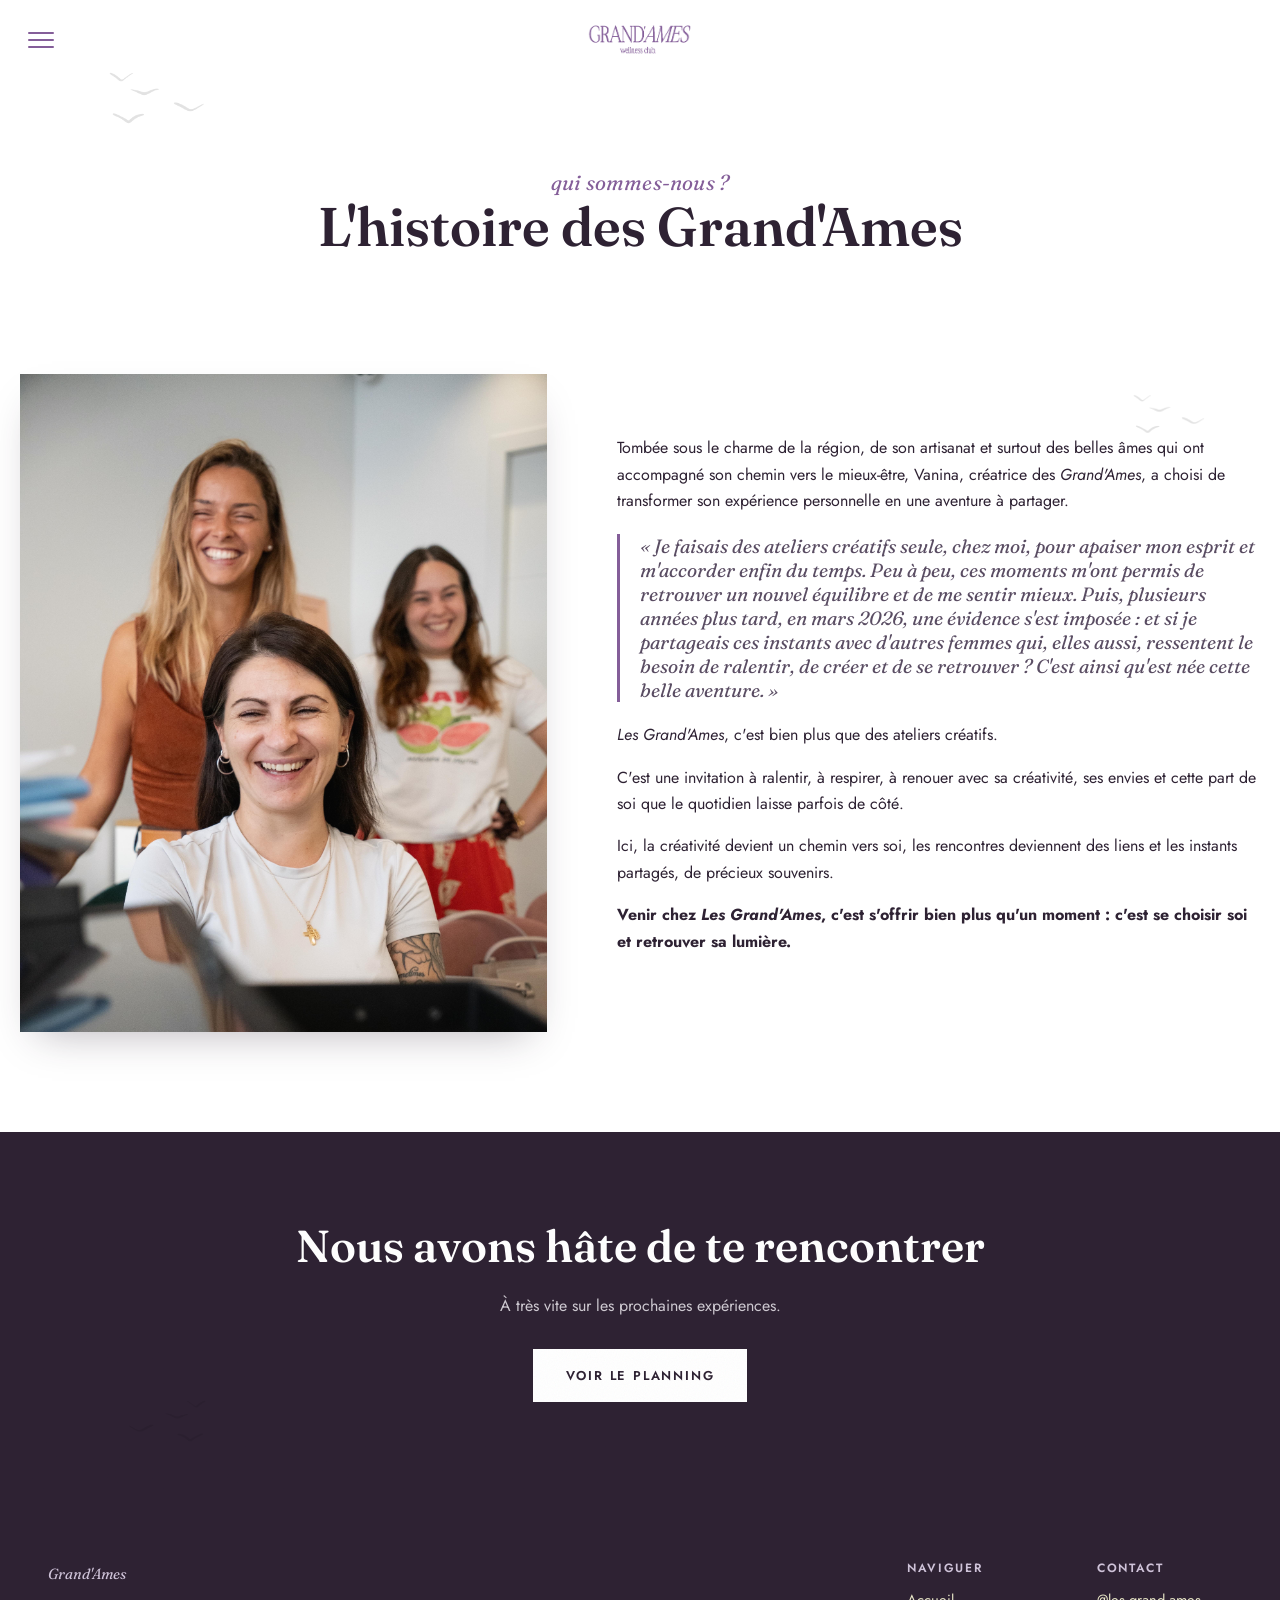
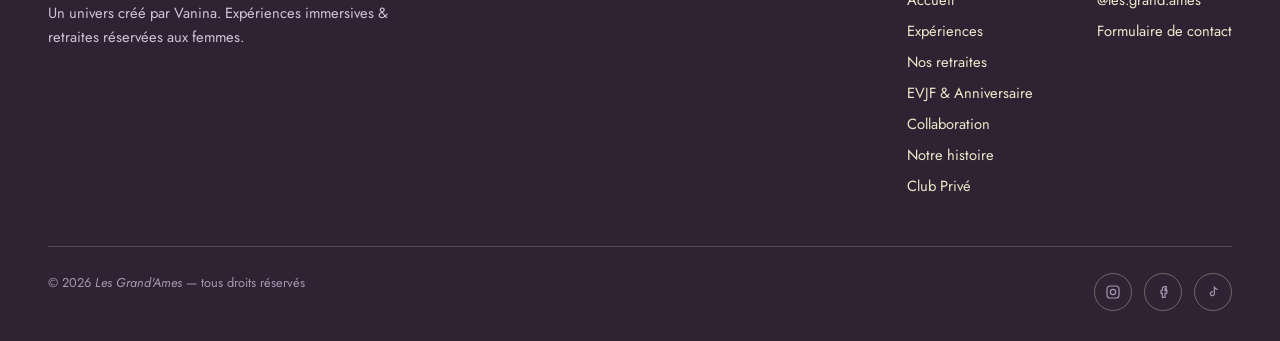
==== apropos.html @ 3a0113ad "Club Privé : nouvelle photo hero + photos façon post-it autour des privilèges Remplace la photo de l" ====
<!doctype html>
<html lang="fr">
<head>
<meta charset="UTF-8">
<meta name="viewport" content="width=device-width, initial-scale=1.0">
<title>Notre histoire — Les Grand'Ames</title>
<meta name="description" content="L'histoire de Vanina et des Grand'Ames : une envie simple, créer des espaces qui font du bien.">
<link rel="icon" href="data:image/svg+xml,%3Csvg xmlns='http://www.w3.org/2000/svg' viewBox='0 0 100 100'%3E%3Ccircle cx='50' cy='50' r='46' fill='%23845E99'/%3E%3Ctext x='50' y='66' font-size='58' text-anchor='middle' fill='%23FFFFD9' font-family='Georgia,serif'%3EG%3C/text%3E%3C/svg%3E">
<link rel="stylesheet" href="css/style.css?v=12">
</head>
<body>

<header class="site-header">
  <div class="container">
    <a href="index.html" class="brand-logo">
      <img src="assets/logo-dark.png" alt="Grand'Ames Wellness Club">
    </a>
    <nav class="main-nav">
      <button class="nav-close" aria-label="Fermer le menu">&times;</button>
      <ul>
        <li><a href="index.html">Accueil</a></li>
        <li><a href="ateliers.html">Expériences</a></li>
        <li><a href="retraites.html">Nos retraites</a></li>
        <li><a href="evjf.html">EVJF &amp; Anniversaire</a></li>
        <li><a href="partenariat.html">Collaboration</a></li>
        <li><a href="apropos.html" class="active">Notre histoire</a></li>
        <li><a href="club-prive.html">Club Privé</a></li>
      </ul>
    </nav>
    <a href="ateliers.html" class="btn btn-primary btn-sm nav-cta">Je m'inscris</a>
    <button class="burger" aria-label="Menu"><span></span><span></span><span></span></button>
  </div>
</header>

<section class="page-hero decor">
  <img src="assets/mouette.png" class="doodle" style="width:160px;top:18px;left:6%;" alt="" aria-hidden="true">
  <div class="container">
    <span class="eyebrow">qui sommes-nous ?</span>
    <h1>L'histoire des Grand'Ames</h1>
  </div>
</section>

<section class="decor">
  <img src="assets/mouette.png" class="doodle" style="width:120px;top:0;right:4%;" alt="" aria-hidden="true">
  <div class="container story">
    <div class="story-media reveal">
      <img src="assets/bibli3.jpeg" alt="Vanina, créatrice des Grand'Ames">
    </div>
    <div class="story-copy reveal">
      <p>Tombée sous le charme de la région, de son artisanat et surtout des belles âmes qui ont accompagné son chemin vers le mieux-être, Vanina, créatrice des <em>Grand'Ames</em>, a choisi de transformer son expérience personnelle en une aventure à partager.</p>
      <blockquote>« Je faisais des ateliers créatifs seule, chez moi, pour apaiser mon esprit et m'accorder enfin du temps. Peu à peu, ces moments m'ont permis de retrouver un nouvel équilibre et de me sentir mieux. Puis, plusieurs années plus tard, en mars 2026, une évidence s'est imposée : et si je partageais ces instants avec d'autres femmes qui, elles aussi, ressentent le besoin de ralentir, de créer et de se retrouver ? C'est ainsi qu'est née cette belle aventure. »</blockquote>
      <p><em>Les Grand'Ames</em>, c'est bien plus que des ateliers créatifs.</p>
      <p>C'est une invitation à ralentir, à respirer, à renouer avec sa créativité, ses envies et cette part de soi que le quotidien laisse parfois de côté.</p>
      <p>Ici, la créativité devient un chemin vers soi, les rencontres deviennent des liens et les instants partagés, de précieux souvenirs.</p>
      <p style="font-weight:700;">Venir chez <em>Les Grand'Ames</em>, c'est s'offrir bien plus qu'un moment : c'est se choisir soi et retrouver sa lumière.</p>
    </div>
  </div>
</section>

<section class="cta-band grain decor">
  <img src="assets/mouette.png" class="doodle on-dark" style="width:130px;bottom:6px;left:8%;transform:scaleX(-1);" alt="" aria-hidden="true">
  <div class="container">
    <h2 class="reveal">Nous avons hâte de te rencontrer</h2>
    <p class="reveal">À très vite sur les prochaines expériences.</p>
    <a href="ateliers.html" class="btn btn-light reveal">Voir le planning</a>
  </div>
</section>

<footer class="site-footer">
  <div class="container">
    <div class="footer-top">
      <div class="footer-brand">
        <p class="footer-wordmark">Grand'Ames</p>
        <p>Un univers créé par Vanina. Expériences immersives &amp; retraites réservées aux femmes.</p>
      </div>
      <div class="footer-cols">
        <div class="footer-col">
          <h4>Naviguer</h4>
          <a href="index.html">Accueil</a>
          <a href="ateliers.html">Expériences</a>
          <a href="retraites.html">Nos retraites</a>
          <a href="evjf.html">EVJF &amp; Anniversaire</a>
          <a href="partenariat.html">Collaboration</a>
          <a href="apropos.html">Notre histoire</a>
          <a href="club-prive.html">Club Privé</a>
        </div>
        <div class="footer-col">
          <h4>Contact</h4>
          <span>@les.grand.ames</span>
          <a href="partenariat.html">Formulaire de contact</a>
        </div>
      </div>
    </div>
    <div class="footer-bottom">
      <span>© 2026 <em>Les Grand'Ames</em> — tous droits réservés</span>
      <div class="footer-social">
        <a href="https://www.instagram.com/les.grand.ames/" target="_blank" rel="noopener" aria-label="Instagram"><svg viewBox="0 0 24 24" fill="none" stroke="currentColor" stroke-width="1.8"><rect x="3" y="3" width="18" height="18" rx="5"/><circle cx="12" cy="12" r="4"/></svg></a>
        <a href="https://www.facebook.com/share/1Enrd1HbA3/?mibextid=wwXIfr" target="_blank" rel="noopener" aria-label="Facebook"><svg viewBox="0 0 24 24" fill="none" stroke="currentColor" stroke-width="1.8"><path d="M15 8h2V4h-2a4 4 0 0 0-4 4v2H9v4h2v6h4v-6h2.5l.5-4H15V8a1 1 0 0 1 1-1"/></svg></a>
        <a href="https://www.tiktok.com/@les.grand.ames" target="_blank" rel="noopener" aria-label="TikTok"><svg viewBox="0 0 24 24" fill="none" stroke="currentColor" stroke-width="1.8"><path d="M14 4v10.5a3 3 0 1 1-2-2.83"/><path d="M14 4c.5 2.5 2.2 4 5 4"/></svg></a>
      </div>
    </div>
  </div>
</footer>

<script src="js/main.js?v=12"></script>
</body>
</html>
---- css/style.css ----
/* =========================================================
   LES GRAND'AMES — design system, v2
   Palette: violet foncé #845E99 · jaune #FFFFD9 · violet clair #D7B7D8 (tint of violet only)
   No red/bordeaux/rose — violet + yellow are the only accent colors, everything else is white.
   Direction: Vogue-editorial — thin high-contrast serif, premium, quiet.
   The grid/quadrillage pegboard layout stays as before, just recolored.
   ========================================================= */

@import url('https://fonts.googleapis.com/css2?family=Fraunces:ital,opsz,wght@0,9..144,400;0,9..144,500;0,9..144,600;0,9..144,700;1,9..144,400;1,9..144,500;1,9..144,600&family=Jost:wght@300;400;500;600;700&display=swap');

:root{
  /* charte colors */
  --violet-dark:#845E99;
  --violet-dark-ink:#5c3f6e;
  --yellow:#FFFFD9;
  --violet-light:#D7B7D8;

  /* derived neutrals */
  --ink:#2E2233;
  --ink-soft:#5a4d63;
  --cream:#FFFFFF;
  --paper:#FFFFFF;
  --white:#ffffff;
  --line:rgba(46,34,51,.14);

  /* type */
  --font-display:'Fraunces', serif;
  --font-script:'Fraunces', serif;
  --font-body:'Jost', sans-serif;

  /* fx */
  --shadow-soft:0 18px 40px -18px rgba(46,34,51,.35);
  --shadow-card:0 14px 30px -14px rgba(46,34,51,.28);
  --radius:0;
  --radius-sm:0;

  --container:1240px;
}

*,*::before,*::after{box-sizing:border-box;}
html{scroll-behavior:smooth;}
body{
  margin:0;
  font-family:var(--font-body);
  color:var(--ink);
  background:var(--cream);
  -webkit-font-smoothing:antialiased;
  overflow-x:hidden;
}
img{max-width:100%;display:block;}

/* scroll-progress frame — violet outline hugging the viewport edge, completes at page bottom */
.scroll-frame{
  position:fixed;inset:0;z-index:500;
  pointer-events:none;
}
.scroll-frame rect{
  stroke:var(--violet-dark);
  transition:stroke-dashoffset .05s linear;
}
a{color:inherit;text-decoration:none;}
ul{margin:0;padding:0;list-style:none;}
h1,h2,h3,h4{font-family:var(--font-display);margin:0 0 .5em;font-weight:600;line-height:1.08;color:var(--ink);}
p{margin:0 0 1em;line-height:1.65;}
.container{max-width:var(--container);margin:0 auto;padding:0 28px;}
section{position:relative;}

/* ---------- texture helpers ---------- */
.grain::before{
  content:"";position:absolute;inset:0;pointer-events:none;opacity:.05;mix-blend-mode:multiply;
  background-image:url("data:image/svg+xml,%3Csvg xmlns='http://www.w3.org/2000/svg' width='120' height='120'%3E%3Cfilter id='n'%3E%3CfeTurbulence type='fractalNoise' baseFrequency='0.9' numOctaves='2' stitchTiles='stitch'/%3E%3C/filter%3E%3Crect width='100%25' height='100%25' filter='url(%23n)'/%3E%3C/svg%3E");
}
.graph-bg{
  background-color:var(--cream);
  background-image:
    linear-gradient(var(--line) 1px, transparent 1px),
    linear-gradient(90deg, var(--line) 1px, transparent 1px);
  background-size:34px 34px;
}
/* section-level stacking context so .doodle (z-index:-1) stays contained to its own
   section instead of bleeding behind neighbouring sections */
.decor{isolation:isolate;}
.doodle{
  position:absolute;z-index:-1;
  pointer-events:none;
  opacity:.9;
}
.doodle.on-dark{opacity:.55;filter:brightness(1.7);}

.tape{
  position:absolute;width:76px;height:26px;
  background:repeating-linear-gradient(135deg, rgba(255,255,255,.55), rgba(255,255,255,.55) 4px, rgba(255,255,217,.75) 4px, rgba(255,255,217,.75) 8px);
  border:1px solid rgba(46,34,51,.08);
  box-shadow:0 3px 8px rgba(46,34,51,.15);
  opacity:.92;
}
.pin{
  position:absolute;width:16px;height:16px;border-radius:50%;
  background:radial-gradient(circle at 35% 30%, #ffffff, var(--violet-dark) 65%, #3d2a49 100%);
  box-shadow:0 3px 5px rgba(0,0,0,.35);
  z-index:3;
}


/* ---------- reveal on scroll ---------- */
.reveal{opacity:0;transform:translateY(28px);transition:opacity .7s ease, transform .7s ease;}
.reveal.is-visible{opacity:1;transform:none;}

/* ---------- eyebrow / script accents ---------- */
.eyebrow{
  font-family:var(--font-script);
  font-style:italic;
  font-size:1.3rem;
  color:var(--violet-dark);
  display:inline-block;
  margin-bottom:.15em;
  letter-spacing:.01em;
}
.tag{
  display:inline-flex;align-items:center;gap:8px;
  font-family:var(--font-body);font-weight:700;font-size:.72rem;letter-spacing:.14em;text-transform:uppercase;
  color:var(--violet-dark-ink);
  background:var(--violet-light);
  padding:7px 14px;border-radius:0;
}

/* ---------- buttons — square, black/white, Vogue-style ---------- */
.btn{
  display:inline-flex;align-items:center;justify-content:center;gap:10px;
  font-family:var(--font-body);font-weight:600;font-size:.8rem;letter-spacing:.14em;text-transform:uppercase;
  padding:16px 32px;border-radius:0;border:1.5px solid transparent;
  cursor:pointer;transition:background .25s ease, color .25s ease, border-color .25s ease;
  white-space:nowrap;
}
.btn-primary{background:var(--ink);color:var(--white);}
.btn-primary:hover{background:#000;}
.btn-outline{background:transparent;border-color:var(--ink);color:var(--ink);}
.btn-outline:hover{background:var(--ink);color:var(--white);}
.btn-light{background:var(--white);color:var(--ink);}
.btn-light:hover{background:var(--yellow);}
.btn-violet{background:var(--ink);color:var(--white);}
.btn-violet:hover{background:#000;}
.btn-sm{padding:12px 22px;font-size:.7rem;}
.btn[disabled]{opacity:.5;cursor:not-allowed;}

/* =========================================================
   HEADER — one identical transparent header on every page: no bar, no box,
   just a hamburger fixed top-left and a small logo mark fixed top-centre.
   ========================================================= */
.site-header{
  position:fixed;inset:0 0 auto 0;z-index:100;
  padding:22px 0;
  pointer-events:none;
}
.site-header .container{display:flex;align-items:center;justify-content:space-between;}
.site-header .brand-logo,
.site-header .burger,
.site-header .nav-cta,
.main-nav{pointer-events:auto;}

.nav-cta{display:none;}

/* logo mark: fixed, centred at the very top, same spot on every page */
.brand-logo{
  position:fixed;top:22px;left:50%;transform:translateX(-50%);z-index:101;
  display:flex;align-items:center;
}
.brand-logo img{height:34px;width:auto;display:block;}
/* on pages that open on a dark full-bleed photo (home, evjf) the mark starts white
   and swaps to the natural dark logo once real (non-photo) content is behind it */
body.home .brand-logo img,
body.dark-hero .brand-logo img{filter:brightness(0) invert(1);}
body.home .site-header.scrolled .brand-logo img,
body.dark-hero .site-header.scrolled .brand-logo img{filter:none;}

/* the hamburger + full-screen overlay menu is the one nav pattern for the whole
   site, on every page and every viewport width — no separate inline desktop nav */
.main-nav{
  position:fixed;inset:0;background:var(--cream);
  display:flex;align-items:center;justify-content:center;
  transform:translateX(100%);transition:transform .4s ease;
  z-index:99;
}
.main-nav.open{transform:translateX(0);}
.main-nav ul{display:flex;flex-direction:column;text-align:center;gap:26px;}
.main-nav a{
  font-size:1.1rem;letter-spacing:.14em;text-transform:uppercase;font-weight:700;
  color:var(--ink)!important;
  padding-bottom:4px;border-bottom:1px solid transparent;
  transition:border-color .25s ease, opacity .25s ease;
}
.main-nav a:hover, .main-nav a.active{border-color:currentColor;}

/* hamburger: fixed directly on the viewport edge, identical position everywhere
   (.container is centered with a max-width, so it can't just sit in flow) */
.burger{
  position:fixed;top:24px;left:20px;z-index:101;
  display:flex;flex-direction:column;gap:5px;background:none;border:0;cursor:pointer;padding:8px;
}
.burger span{width:26px;height:2px;background:var(--violet-dark);border-radius:2px;transition:background .2s ease;}
body.home .burger span,
body.dark-hero .burger span{background:var(--white);}
body.home .site-header.scrolled .burger span,
body.dark-hero .site-header.scrolled .burger span{background:var(--violet-dark);}

.nav-close{
  display:block;
  position:absolute;top:28px;right:28px;
  background:none;border:0;cursor:pointer;
  font-size:2.2rem;line-height:1;font-weight:300;
  color:var(--violet-dark);
  padding:8px;
}

/* no header bar/box anywhere — it's always transparent, on every page */
.site-header::before{content:none;}

/* =========================================================
   HERO (homepage) — the photo itself never moves or changes; it's pinned only for
   as long as it takes the intro card to slide up into place (see .intro-card below)
   ========================================================= */
.hero-pin-wrap{position:relative;height:calc(100vh + 550px);}
.hero{
  position:sticky;top:0;height:100vh;min-height:640px;overflow:hidden;
  display:flex;align-items:center;justify-content:center;
}
.hero-media{position:absolute;inset:0;z-index:0;}
.hero-media img{width:100%;height:100%;object-fit:cover;}
.hero-media::after{
  content:"";position:absolute;inset:0;
  background:linear-gradient(180deg, rgba(0,0,0,.1) 0%, rgba(0,0,0,.4) 100%);
}
.hero-logo{position:relative;z-index:1;}
.hero-logo img{width:min(380px, 55vw);filter:drop-shadow(0 8px 24px rgba(0,0,0,.35));}

/* intro statement — a card centred exactly on the hero/next-section boundary (half
   overlapping the photo, half below it). While the hero is still pinned, the card is a
   fixed overlay sliding up from below the fold; the instant it finishes arriving, the
   hero un-pins and the card swaps to sitting in normal flow at that exact same spot —
   both states use the same "centred on the boundary via translateY" trick so the
   hand-off is pixel-exact, no jump. */
.intro{padding:0 24px 110px;text-align:center;position:relative;}
.intro-card{
  position:relative;z-index:2;
  max-width:660px;margin:0 auto;
  background:var(--white);
  padding:56px 50px;
  box-shadow:0 24px 60px -20px rgba(0,0,0,.3);
  transform:translateY(-50%);
}
.intro-card.pinning{
  position:fixed;left:50%;bottom:0;top:auto;margin:0;z-index:50;
  width:min(660px, calc(100% - 48px));
  transform:translate(-50%, calc(50% + (1 - var(--card-progress, 0)) * 140px));
  opacity:var(--card-progress, 0);
}
@media (max-width:640px){
  .intro-card{padding:40px 28px;}
}
.intro-card h1{font-size:clamp(1.8rem,3.4vw,2.7rem);max-width:560px;margin-inline:auto;}
.intro-card .lede{max-width:520px;margin:18px auto 30px;color:var(--ink-soft);font-size:1.02rem;}

/* =========================================================
   PEGBOARD — planning teaser (homepage only)
   ========================================================= */
.pegboard{padding:100px 0 120px;}
.pegboard-head{text-align:center;margin-bottom:56px;}
.pegboard-head h2{font-size:clamp(1.9rem,3.4vw,2.7rem);}
.pegboard-grid{
  display:grid;grid-template-columns:repeat(4,1fr);gap:34px 26px;
}
.peg-card{
  background:var(--paper);
  border-radius:6px 6px 4px 4px;
  padding:0;
  box-shadow:var(--shadow-card);
  transition:transform .35s ease, box-shadow .35s ease;
  position:relative;
}
.peg-card:hover{transform:translateY(-10px) rotate(0deg) !important;box-shadow:0 26px 46px -18px rgba(46,34,51,.4);z-index:5;}
.peg-card .peg-photo{height:180px;border-radius:4px 4px 0 0;overflow:hidden;}
.peg-card .peg-photo img{width:100%;height:100%;object-fit:cover;object-position:top center;}
.peg-body{padding:18px 18px 22px;}
.peg-date{font-family:var(--font-script);font-style:italic;color:var(--violet-dark);font-size:1.15rem;}
.peg-body h3{font-size:1.15rem;margin:.15em 0 .35em;}
.peg-body p{font-size:.87rem;color:var(--ink-soft);margin-bottom:14px;}
.peg-price{font-weight:800;font-size:.85rem;color:var(--violet-dark-ink);}

.peg-card:nth-child(1){transform:rotate(-3deg);}
.peg-card:nth-child(2){transform:rotate(2.2deg);}
.peg-card:nth-child(3){transform:rotate(-1.6deg);}
.peg-card:nth-child(4){transform:rotate(2.8deg);}
.peg-card:nth-child(5){transform:rotate(-2.4deg);}
.peg-card:nth-child(6){transform:rotate(1.8deg);}
.peg-card:nth-child(7){transform:rotate(-2deg);}
.peg-card:nth-child(8){transform:rotate(2.4deg);}

.pegboard-foot{text-align:center;margin-top:56px;}

@media (max-width:1080px){.pegboard-grid{grid-template-columns:repeat(2,1fr);}}
@media (max-width:560px){.pegboard-grid{grid-template-columns:1fr;}}

/* =========================================================
   CTA band
   ========================================================= */
.cta-band{
  background:var(--ink);color:var(--white);
  padding:90px 0;text-align:center;position:relative;overflow:hidden;
}
.cta-band h2{color:var(--white);font-size:clamp(1.9rem,3.6vw,2.8rem);}
.cta-band p{color:#cfcad2;max-width:560px;margin:16px auto 30px;}
.cta-band .btn-primary,
.cta-band .btn-violet{background:var(--white);color:var(--ink);}
.cta-band .btn-primary:hover,
.cta-band .btn-violet:hover{background:var(--yellow);}

.cta-band-yellow{background:var(--white);}
.cta-band-yellow h2{color:var(--ink);}
.cta-band-yellow p{color:var(--ink);}
.cta-band-yellow .btn-violet{
  background:var(--white);color:var(--ink);border-color:var(--ink);
}
.cta-band-yellow .btn-violet:hover,
.cta-band-yellow .btn-violet:focus-visible{
  background:var(--violet-dark);color:var(--white);border-color:var(--violet-dark);
}

/* =========================================================
   split feature (partenariat / apropos teasers)
   ========================================================= */
.split{
  display:grid;grid-template-columns:1fr 1fr;gap:70px;align-items:center;
  padding:110px 0;
}
.split.reverse .split-media{order:2;}
.split-media{position:relative;}
.split-media img{border-radius:var(--radius);box-shadow:var(--shadow-soft);}
.split-media .sticker{
  position:absolute;bottom:-26px;left:-26px;
  background:var(--yellow);color:var(--violet-dark);
  width:118px;height:118px;border-radius:50%;
  display:flex;align-items:center;justify-content:center;text-align:center;
  font-family:var(--font-script);font-style:italic;font-size:1.05rem;line-height:1.15;
  transform:rotate(-8deg);box-shadow:var(--shadow-card);
}
.split-copy h2{font-size:clamp(1.8rem,3.2vw,2.5rem);}
.split-copy p{color:var(--ink-soft);}

@media (max-width:880px){
  .split, .split.reverse{grid-template-columns:1fr;gap:40px;padding:70px 0;}
  .split.reverse .split-media{order:0;}
}

/* =========================================================
   split-screen (homepage) — two full-bleed photo halves, side by side,
   each with its own text overlaid directly on the image
   ========================================================= */
.split-screen{
  display:flex;gap:10px;
  padding:80px 10px;
}
.split-screen-half{
  position:relative;flex:1 1 50%;overflow:hidden;
  display:flex;align-items:flex-end;
  min-height:560px;
}
.split-screen-half img{position:absolute;inset:0;width:100%;height:100%;object-fit:cover;z-index:0;}
.split-screen-half::after{
  content:"";position:absolute;inset:0;z-index:0;
  background:linear-gradient(180deg, rgba(0,0,0,.05) 0%, rgba(0,0,0,.7) 100%);
}
.split-screen-copy{position:relative;z-index:1;padding:60px 56px;max-width:480px;}
.split-screen-copy .tag{background:rgba(255,255,255,.16);color:var(--white);backdrop-filter:blur(6px);}
.split-screen-copy h2{color:var(--white);font-size:clamp(1.9rem,2.6vw,2.5rem);margin-top:.3em;}
.split-screen-copy p{color:rgba(255,255,255,.85);margin-bottom:26px;}
@media (max-width:880px){
  .split-screen{flex-direction:column;padding:50px 10px;}
  .split-screen-half{min-height:70vh;}
  .split-screen-copy{padding:44px 28px;}
}

/* =========================================================
   social band
   ========================================================= */
.social-band{padding:90px 0;text-align:center;}
.social-band h2{font-size:clamp(1.7rem,3vw,2.3rem);}
.social-icons{display:flex;justify-content:center;gap:18px;margin-top:30px;}
.social-icons a{
  width:56px;height:56px;border-radius:50%;
  display:flex;align-items:center;justify-content:center;
  background:var(--white);border:2px solid var(--violet-dark);color:var(--violet-dark);
  transition:transform .3s ease, background .3s ease, color .3s ease;
}
.social-icons a:hover{background:var(--violet-dark);border-color:var(--violet-dark);color:var(--yellow);transform:translateY(-4px);}
.social-icons svg{width:22px;height:22px;}

/* =========================================================
   footer
   ========================================================= */
.site-footer{
  background:var(--ink);color:var(--yellow);
  padding:70px 0 30px;
}
.footer-top{display:flex;flex-wrap:wrap;justify-content:space-between;gap:40px;padding-bottom:40px;border-bottom:1px solid rgba(255,255,217,.18);}
.footer-brand{display:flex;flex-direction:column;gap:14px;max-width:340px;}
.footer-wordmark{
  font-family:var(--font-display);font-style:italic;font-size:1.5rem;
  color:var(--yellow);margin:0;
}
.footer-brand p{color:#cfc3d9;font-size:.92rem;margin:0;}
.footer-cols{display:flex;gap:64px;flex-wrap:wrap;}
.footer-col h4{font-family:var(--font-body);font-size:.75rem;letter-spacing:.14em;text-transform:uppercase;color:#cfc3d9;margin-bottom:14px;}
.footer-col a, .footer-col span{display:block;color:var(--yellow);opacity:.9;font-size:.92rem;margin-bottom:9px;}
.footer-col a:hover{opacity:1;text-decoration:underline;}
.footer-bottom{display:flex;justify-content:space-between;flex-wrap:wrap;gap:14px;padding-top:26px;font-size:.8rem;color:#a698b3;}
.footer-social{display:flex;gap:12px;}
.footer-social a{width:38px;height:38px;border-radius:50%;border:1px solid rgba(255,255,217,.3);display:flex;align-items:center;justify-content:center;}
.footer-social svg{width:16px;height:16px;}
.footer-social a:hover{background:var(--yellow);color:var(--violet-dark);}

/* =========================================================
   PAGE HEADER (inner pages)
   ========================================================= */
.page-hero{
  padding:170px 0 70px;text-align:center;
  position:relative;
}
.page-hero h1{font-size:clamp(2.1rem,4.4vw,3.4rem);}
.page-hero .lede{max-width:620px;margin:16px auto 0;color:var(--ink-soft);}

/* =========================================================
   ATELIERS — full listing (classic, legible grid)
   ========================================================= */
.ateliers-grid{
  display:grid;grid-template-columns:repeat(2,1fr);gap:36px;
  padding:20px 0 110px;
}
.atelier-card{
  background:var(--paper);border-radius:var(--radius);overflow:hidden;
  box-shadow:var(--shadow-card);display:flex;flex-direction:column;
}
.atelier-photo{height:290px;position:relative;}
.atelier-photo img{width:100%;height:100%;object-fit:cover;object-position:top center;}
.atelier-badge{
  position:absolute;top:16px;left:16px;
  background:var(--yellow);color:var(--violet-dark);
  font-weight:800;font-size:.72rem;letter-spacing:.06em;text-transform:uppercase;
  padding:7px 13px;border-radius:0;
}
.atelier-badge.complet{background:var(--violet-dark);color:var(--yellow);}
.atelier-body{padding:26px 28px 28px;flex:1;display:flex;flex-direction:column;}
.atelier-meta{display:flex;gap:16px;flex-wrap:wrap;font-size:.82rem;color:var(--ink-soft);margin-bottom:10px;font-weight:700;}
.atelier-meta span{display:inline-flex;align-items:center;gap:6px;}
.atelier-body h3{font-size:1.4rem;margin-bottom:.3em;}
.atelier-body p{color:var(--ink-soft);font-size:.94rem;flex:1;}
.atelier-foot{display:flex;align-items:center;justify-content:space-between;margin-top:16px;padding-top:16px;border-top:1px dashed var(--line);}
.price-block{line-height:1.3;}
.price-block .price{font-weight:800;font-size:1.1rem;}
.price-block .price-lga{font-size:.78rem;color:var(--violet-dark-ink);font-weight:700;}
.price-block .acompte{font-size:.72rem;color:var(--ink-soft);}

@media (max-width:880px){.ateliers-grid{grid-template-columns:1fr;}}

/* legend / filter bar */
.ateliers-legend{display:flex;gap:14px;justify-content:center;flex-wrap:wrap;margin-bottom:10px;}

/* ---------- booking modal ---------- */
.modal-overlay{
  position:fixed;inset:0;background:rgba(46,34,51,.55);backdrop-filter:blur(4px);
  display:flex;align-items:center;justify-content:center;padding:20px;
  z-index:200;opacity:0;pointer-events:none;transition:opacity .3s ease;
}
.modal-overlay.open{opacity:1;pointer-events:auto;}
.modal{
  background:var(--paper);border-radius:var(--radius);max-width:440px;width:100%;
  padding:36px 32px;box-shadow:var(--shadow-soft);position:relative;
  transform:translateY(20px) scale(.97);transition:transform .3s ease;
}
.modal-overlay.open .modal{transform:none;}
.modal-close{position:absolute;top:16px;right:16px;background:none;border:0;font-size:1.4rem;cursor:pointer;color:var(--ink-soft);}
.modal h3{margin-bottom:.2em;}
.modal .modal-sub{color:var(--ink-soft);font-size:.9rem;margin-bottom:22px;}
.field{margin-bottom:16px;}
.field label{display:block;font-size:.78rem;font-weight:700;letter-spacing:.04em;text-transform:uppercase;color:var(--ink-soft);margin-bottom:6px;}
.field input, .field select, .field textarea{
  width:100%;padding:12px 14px;border-radius:0;border:1.5px solid var(--line);
  font-family:var(--font-body);font-size:.95rem;background:var(--white);
}
.field input:focus, .field select:focus, .field textarea:focus{outline:2px solid var(--ink);border-color:transparent;}
.modal-note{font-size:.78rem;color:var(--ink-soft);margin-top:14px;}

/* =========================================================
   EVJF / anniversaire page
   ========================================================= */
.banner-marquee{
  background:var(--violet-dark);color:var(--yellow);
  padding:16px 0;overflow:hidden;white-space:nowrap;
}
.banner-marquee .track{display:inline-block;animation:marquee 22s linear infinite;font-family:var(--font-script);font-style:italic;font-size:1.3rem;}
.banner-marquee .track span{margin:0 26px;}
@keyframes marquee{from{transform:translateX(0);}to{transform:translateX(-50%);}}

.why-grid{display:grid;grid-template-columns:repeat(3,1fr);gap:30px;padding:20px 0 110px;}
.why-card{background:var(--paper);padding:34px 28px;border-radius:var(--radius);box-shadow:var(--shadow-card);}
.why-card .num{font-family:var(--font-script);font-style:italic;color:var(--violet-dark);font-size:2rem;}
@media (max-width:880px){.why-grid{grid-template-columns:1fr;}}

.carousel-strip{display:flex;gap:22px;overflow-x:auto;padding:10px 0 30px;scrollbar-width:thin;}
.carousel-strip img{height:280px;border-radius:var(--radius-sm);flex:0 0 auto;box-shadow:var(--shadow-card);}

/* full-bleed photo hero, reused on any page that opens on a dark photo
   (EVJF, Club Privé) — pairs with body.dark-hero for the header colour swap */
.photo-hero{position:relative;min-height:76vh;display:flex;align-items:flex-end;overflow:hidden;}
.photo-hero-img{position:absolute;inset:0;width:100%;height:100%;object-fit:cover;object-position:center 32%;}
.photo-hero::after{
  content:"";position:absolute;inset:0;
  background:linear-gradient(0deg, rgba(30,20,36,.88) 0%, rgba(30,20,36,.2) 58%, rgba(30,20,36,.35) 100%);
}
.photo-hero-copy{position:relative;z-index:1;padding:80px 0 70px;max-width:640px;}
.photo-hero-copy .eyebrow{color:var(--yellow);}
.photo-hero-copy h1{color:var(--white);font-size:clamp(2.3rem,4.8vw,3.6rem);margin-top:.15em;}
.photo-hero-copy .lede{color:rgba(255,255,255,.88);max-width:560px;margin:18px 0 30px;}
@media (max-width:640px){.photo-hero{min-height:88vh;}.photo-hero-copy{padding:60px 0 50px;}}

/* editorial numbered steps (replaces boxed cards) */
.process-steps{display:grid;grid-template-columns:repeat(3,1fr);gap:0;padding:10px 0 40px;}
.process-step{padding:0 40px;border-left:1px solid var(--line);}
.process-step:first-child{border-left:none;padding-left:0;}
.process-step:last-child{padding-right:0;}
.process-num{font-family:var(--font-script);font-style:italic;color:var(--violet-dark);font-size:2.6rem;margin-bottom:.15em;}
.process-step h3{margin-bottom:.4em;}
.process-step p{color:var(--ink-soft);}
@media (max-width:880px){
  .process-steps{grid-template-columns:1fr;gap:34px;}
  .process-step{border-left:none;padding:0;border-top:1px solid var(--line);padding-top:28px;}
  .process-step:first-child{border-top:none;padding-top:0;}
}

/* asymmetric bento mosaic for the "types de groupes" tiles */
.evjf-bento{display:grid;grid-template-columns:repeat(4,1fr);grid-template-rows:260px 260px;gap:20px;}
.evjf-bento .group-card{height:100%;}
.evjf-bento .bento-a{grid-column:1/3;grid-row:1/3;}
.evjf-bento .bento-b{grid-column:3/5;grid-row:1/2;}
.evjf-bento .bento-c{grid-column:3/4;grid-row:2/3;}
.evjf-bento .bento-d{grid-column:4/5;grid-row:2/3;}
@media (max-width:880px){
  .evjf-bento{grid-template-columns:1fr 1fr;grid-template-rows:200px 200px 200px;}
  .evjf-bento .bento-a{grid-column:1/3;grid-row:1/2;}
  .evjf-bento .bento-b{grid-column:1/3;grid-row:2/3;}
  .evjf-bento .bento-c{grid-column:1/2;grid-row:3/4;}
  .evjf-bento .bento-d{grid-column:2/3;grid-row:3/4;}
}
@media (max-width:560px){
  .evjf-bento{grid-template-columns:1fr;grid-template-rows:none;}
  .evjf-bento .bento-a, .evjf-bento .bento-b, .evjf-bento .bento-c, .evjf-bento .bento-d{grid-column:auto;grid-row:auto;height:260px;}
}

/* =========================================================
   contact / partenariat form
   ========================================================= */
.contact-wrap{display:grid;grid-template-columns:1fr 1fr;gap:70px;padding:20px 0 120px;align-items:start;}
.contact-form{background:var(--paper);padding:38px;border-radius:var(--radius);box-shadow:var(--shadow-card);}
.field-row{display:grid;grid-template-columns:1fr 1fr;gap:16px;}
@media (max-width:640px){.field-row{grid-template-columns:1fr;}}
.contact-side{
  background:var(--violet-dark);color:var(--yellow);
  border-radius:var(--radius);padding:40px 36px;
  box-shadow:var(--shadow-card);
}
.contact-side h3{margin-top:0;color:var(--yellow);}
.contact-side .info-line{display:flex;gap:12px;margin-bottom:16px;color:#e8dcef;}
.contact-side .btn-outline{border-color:var(--yellow);color:var(--yellow);}
.contact-side .btn-outline:hover{background:var(--yellow);color:var(--violet-dark);}
@media (max-width:880px){.contact-wrap{grid-template-columns:1fr;gap:44px;}}

/* =========================================================
   à propos page
   ========================================================= */
.story{display:grid;grid-template-columns:.9fr 1.1fr;gap:70px;align-items:center;padding:20px 0 100px;}
.story-media img{border-radius:var(--radius);box-shadow:var(--shadow-soft);}
.story-copy blockquote{
  font-family:var(--font-display);font-style:italic;font-size:1.2rem;
  border-left:3px solid var(--violet-dark);padding-left:20px;color:var(--ink-soft);margin:20px 0;
}
@media (max-width:880px){.story{grid-template-columns:1fr;padding:60px 0;}}

.groups-grid{display:grid;grid-template-columns:repeat(4,1fr);gap:22px;padding:0 0 100px;}
.group-card{
  border-radius:var(--radius);overflow:hidden;position:relative;height:340px;
  box-shadow:var(--shadow-card);
}
.group-card img{width:100%;height:100%;object-fit:cover;transition:transform .5s ease;}
.group-card:hover img{transform:scale(1.08);}
.group-card::after{content:"";position:absolute;inset:0;background:linear-gradient(180deg,transparent 40%, rgba(46,34,51,.85));}
.group-card .g-label{position:absolute;bottom:0;left:0;right:0;padding:22px 18px;color:var(--yellow);z-index:2;}
.group-card .g-label h4{color:var(--yellow);margin-bottom:.3em;font-size:1.05rem;}
.group-card .g-label ul{font-size:.78rem;color:#e8dcef;}
.group-card .g-label li{margin-bottom:2px;}
@media (max-width:1080px){.groups-grid{grid-template-columns:repeat(2,1fr);}}
@media (max-width:560px){.groups-grid{grid-template-columns:1fr;}}

/* editorial numbered list of membership privileges (Club Privé) */
.privilege-list{max-width:760px;margin:0 auto;}
.privilege-item{display:flex;align-items:center;gap:28px;padding:26px 0;border-bottom:1px solid var(--line);}
.privilege-item:first-child{padding-top:0;}
.privilege-item:last-child{border-bottom:none;padding-bottom:0;}
.privilege-index{font-family:var(--font-script);font-style:italic;color:var(--violet-dark);font-size:1.6rem;flex:0 0 50px;}
.privilege-item p{font-size:1.08rem;color:var(--ink);margin:0;font-weight:600;}
@media (max-width:560px){
  .privilege-item{gap:18px;padding:20px 0;}
  .privilege-item p{font-size:.98rem;}
}

/* small photos "taped" around the privileges block, like a corkboard —
   only on wide screens, where there's room around the centred list */
.privileges-wall{position:relative;}
.wall-photo{
  display:none;position:absolute;z-index:2;
  width:130px;height:150px;object-fit:cover;
  background:var(--white);padding:8px 8px 22px;
  box-shadow:0 12px 26px -10px rgba(46,34,51,.4);
}
.wall-photo::after{
  content:"";position:absolute;top:-9px;left:50%;
  width:44px;height:16px;margin-left:-22px;
  background:rgba(255,255,217,.6);
  box-shadow:0 2px 4px rgba(0,0,0,.12);
}
@media (min-width:1280px){.wall-photo{display:block;}}
.wp-1{top:36px;left:1%;transform:rotate(-7deg);}
.wp-2{top:0;right:2%;transform:rotate(6deg);}
.wp-3{bottom:26px;left:4%;transform:rotate(5deg);}
.wp-4{bottom:80px;right:1%;transform:rotate(-6deg);}
.wp-5{top:46%;left:-.5%;width:108px;height:118px;transform:rotate(9deg);}

/* =========================================================
   Nos retraites
   ========================================================= */
.retreat-card{
  display:grid;grid-template-columns:1fr 1fr;
  background:var(--paper);box-shadow:var(--shadow-card);
  overflow:hidden;
}
.retreat-card-media{
  background:var(--violet-light);
  display:flex;align-items:center;justify-content:center;
  min-height:560px;padding:40px;text-align:center;
  color:var(--violet-dark-ink);font-family:var(--font-script);font-style:italic;font-size:1.3rem;
}
.retreat-card-copy{padding:56px 50px;}
.retreat-card-copy .tag{margin-bottom:16px;}
.retreat-card-copy p{color:var(--ink-soft);margin-bottom:26px;}
.retreat-form .field{margin-bottom:16px;}
@media (max-width:880px){
  .retreat-card{grid-template-columns:1fr;}
  .retreat-card-media{min-height:260px;}
  .retreat-card-copy{padding:40px 28px;}
}

.empty-state{
  max-width:640px;margin:0 auto;text-align:center;
  border:1.5px dashed var(--line);padding:56px 40px;
  color:var(--ink-soft);
}

/* =========================================================
   utility
   ========================================================= */
.text-center{text-align:center;}
.mt-0{margin-top:0;}
.section-pad{padding:100px 0;}
.small{font-size:.85rem;color:var(--ink-soft);}
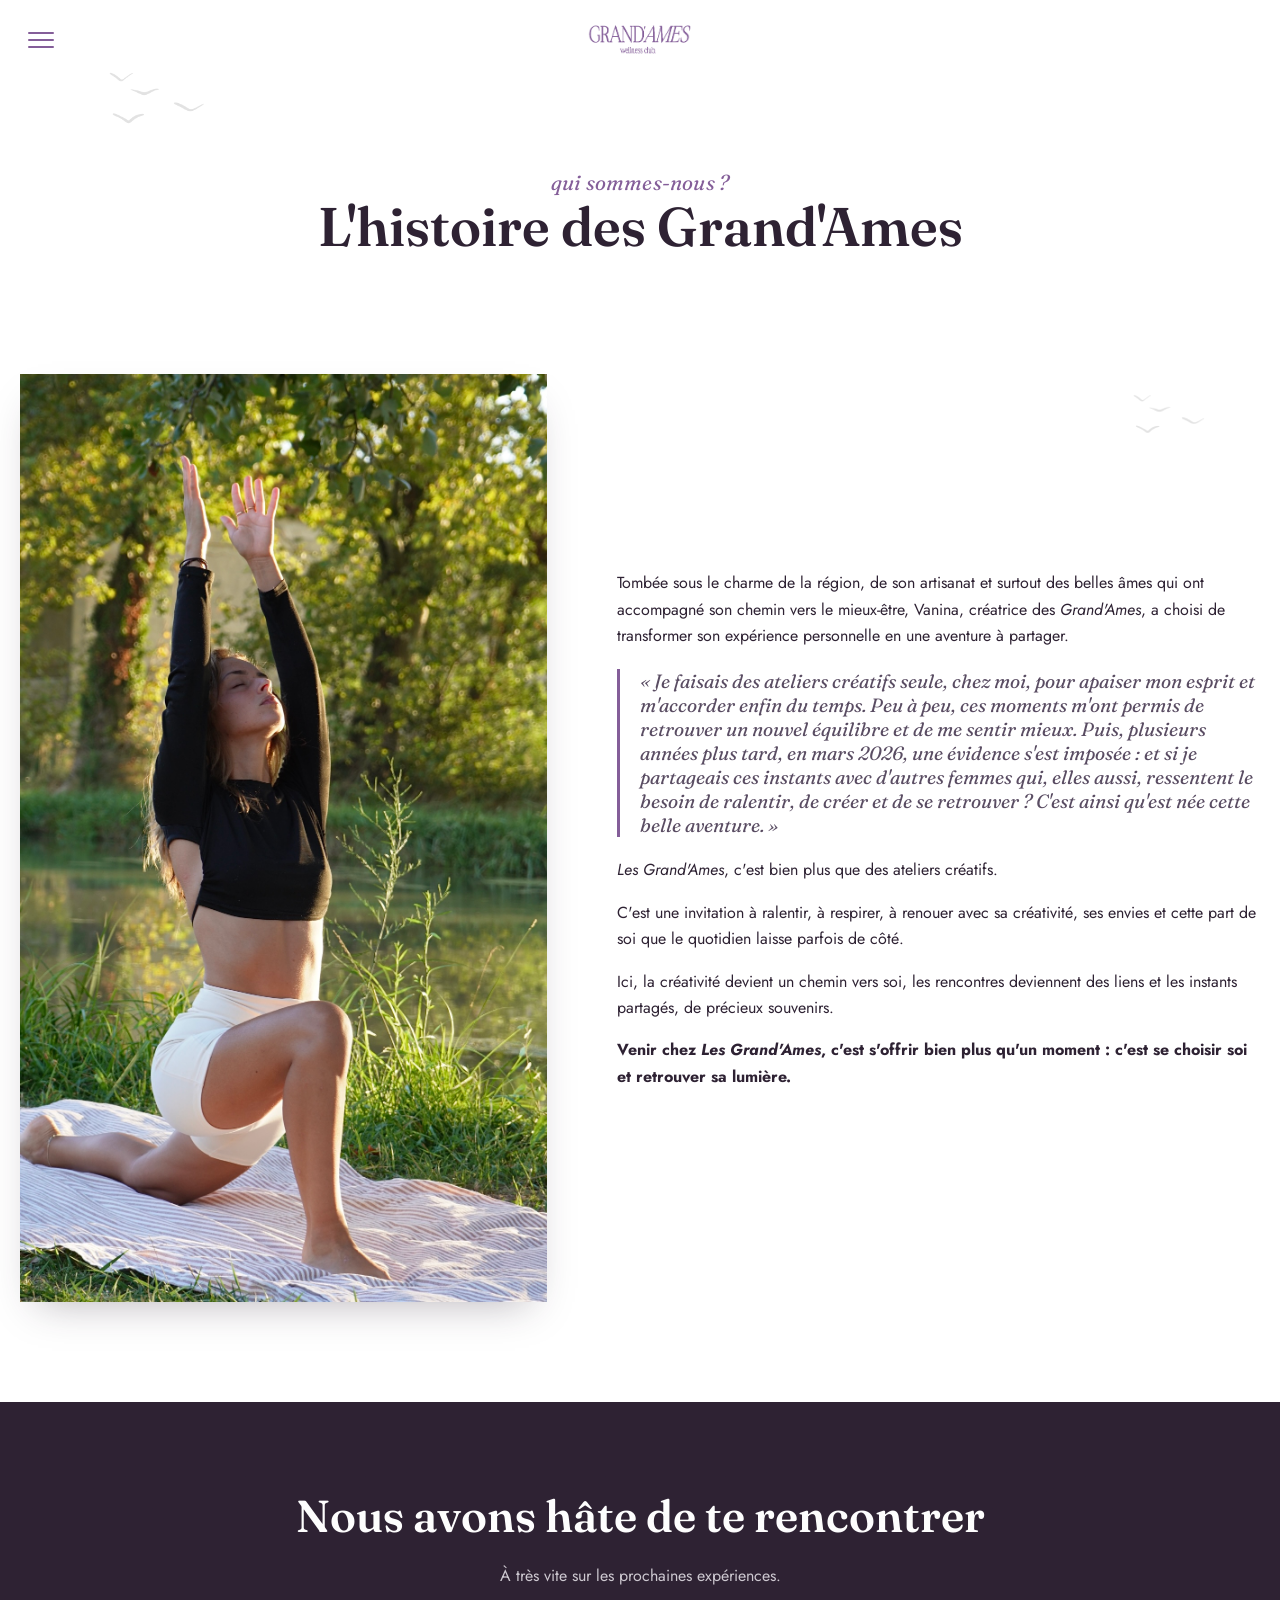
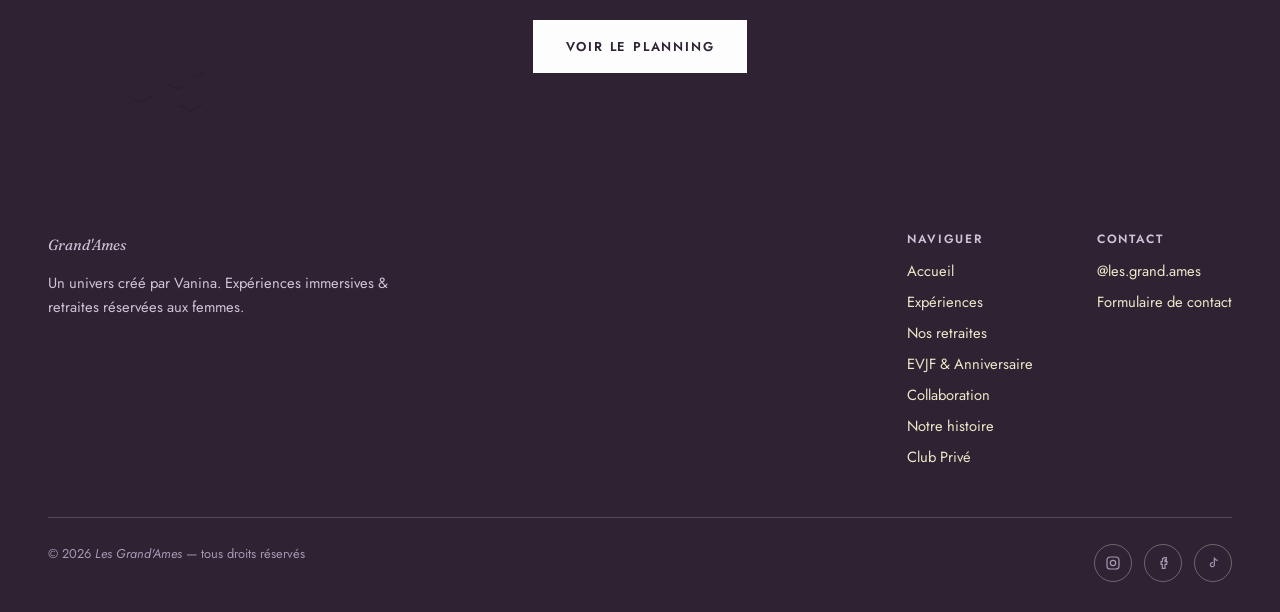
==== commit 13aa6835: "Nouvelles photos : accueil, retraites, histoire + ajustement du mur Club Privé - Rapproche les photo" ====
--- a/apropos.html
+++ b/apropos.html
@@ -6,7 +6,7 @@
 <title>Notre histoire — Les Grand'Ames</title>
 <meta name="description" content="L'histoire de Vanina et des Grand'Ames : une envie simple, créer des espaces qui font du bien.">
 <link rel="icon" href="data:image/svg+xml,%3Csvg xmlns='http://www.w3.org/2000/svg' viewBox='0 0 100 100'%3E%3Ccircle cx='50' cy='50' r='46' fill='%23845E99'/%3E%3Ctext x='50' y='66' font-size='58' text-anchor='middle' fill='%23FFFFD9' font-family='Georgia,serif'%3EG%3C/text%3E%3C/svg%3E">
-<link rel="stylesheet" href="css/style.css?v=12">
+<link rel="stylesheet" href="css/style.css?v=13">
 </head>
 <body>
 
@@ -44,7 +44,7 @@
   <img src="assets/mouette.png" class="doodle" style="width:120px;top:0;right:4%;" alt="" aria-hidden="true">
   <div class="container story">
     <div class="story-media reveal">
-      <img src="assets/bibli3.jpeg" alt="Vanina, créatrice des Grand'Ames">
+      <img src="assets/histoire2.jpeg" alt="Vanina, créatrice des Grand'Ames">
     </div>
     <div class="story-copy reveal">
       <p>Tombée sous le charme de la région, de son artisanat et surtout des belles âmes qui ont accompagné son chemin vers le mieux-être, Vanina, créatrice des <em>Grand'Ames</em>, a choisi de transformer son expérience personnelle en une aventure à partager.</p>
@@ -102,6 +102,6 @@
   </div>
 </footer>
 
-<script src="js/main.js?v=12"></script>
+<script src="js/main.js?v=13"></script>
 </body>
 </html>
--- a/css/style.css
+++ b/css/style.css
@@ -627,11 +627,18 @@
   box-shadow:0 2px 4px rgba(0,0,0,.12);
 }
 @media (min-width:1280px){.wall-photo{display:block;}}
-.wp-1{top:36px;left:1%;transform:rotate(-7deg);}
-.wp-2{top:0;right:2%;transform:rotate(6deg);}
-.wp-3{bottom:26px;left:4%;transform:rotate(5deg);}
-.wp-4{bottom:80px;right:1%;transform:rotate(-6deg);}
-.wp-5{top:46%;left:-.5%;width:108px;height:118px;transform:rotate(9deg);}
+.wp-1{top:36px;left:5%;transform:rotate(-7deg);}
+.wp-2{top:0;right:6%;transform:rotate(6deg);}
+.wp-3{bottom:26px;left:7%;transform:rotate(5deg);}
+.wp-4{bottom:80px;right:4%;transform:rotate(-6deg);}
+.wp-5{top:46%;left:9%;width:108px;height:118px;transform:rotate(9deg);}
+@media (min-width:1500px){
+  .wp-1{left:8%;}
+  .wp-2{right:9%;}
+  .wp-3{left:11%;}
+  .wp-4{right:7%;}
+  .wp-5{left:13%;}
+}
 
 /* =========================================================
    Nos retraites
@@ -657,11 +664,10 @@
   .retreat-card-copy{padding:40px 28px;}
 }
 
-.empty-state{
-  max-width:640px;margin:0 auto;text-align:center;
-  border:1.5px dashed var(--line);padding:56px 40px;
-  color:var(--ink-soft);
-}
+.retreat-gallery{display:grid;grid-template-columns:repeat(4,1fr);gap:16px;}
+.retreat-gallery img{width:100%;height:230px;object-fit:cover;box-shadow:var(--shadow-card);}
+@media (max-width:900px){.retreat-gallery{grid-template-columns:repeat(2,1fr);}}
+@media (max-width:480px){.retreat-gallery{grid-template-columns:1fr;}.retreat-gallery img{height:280px;}}
 
 /* =========================================================
    utility
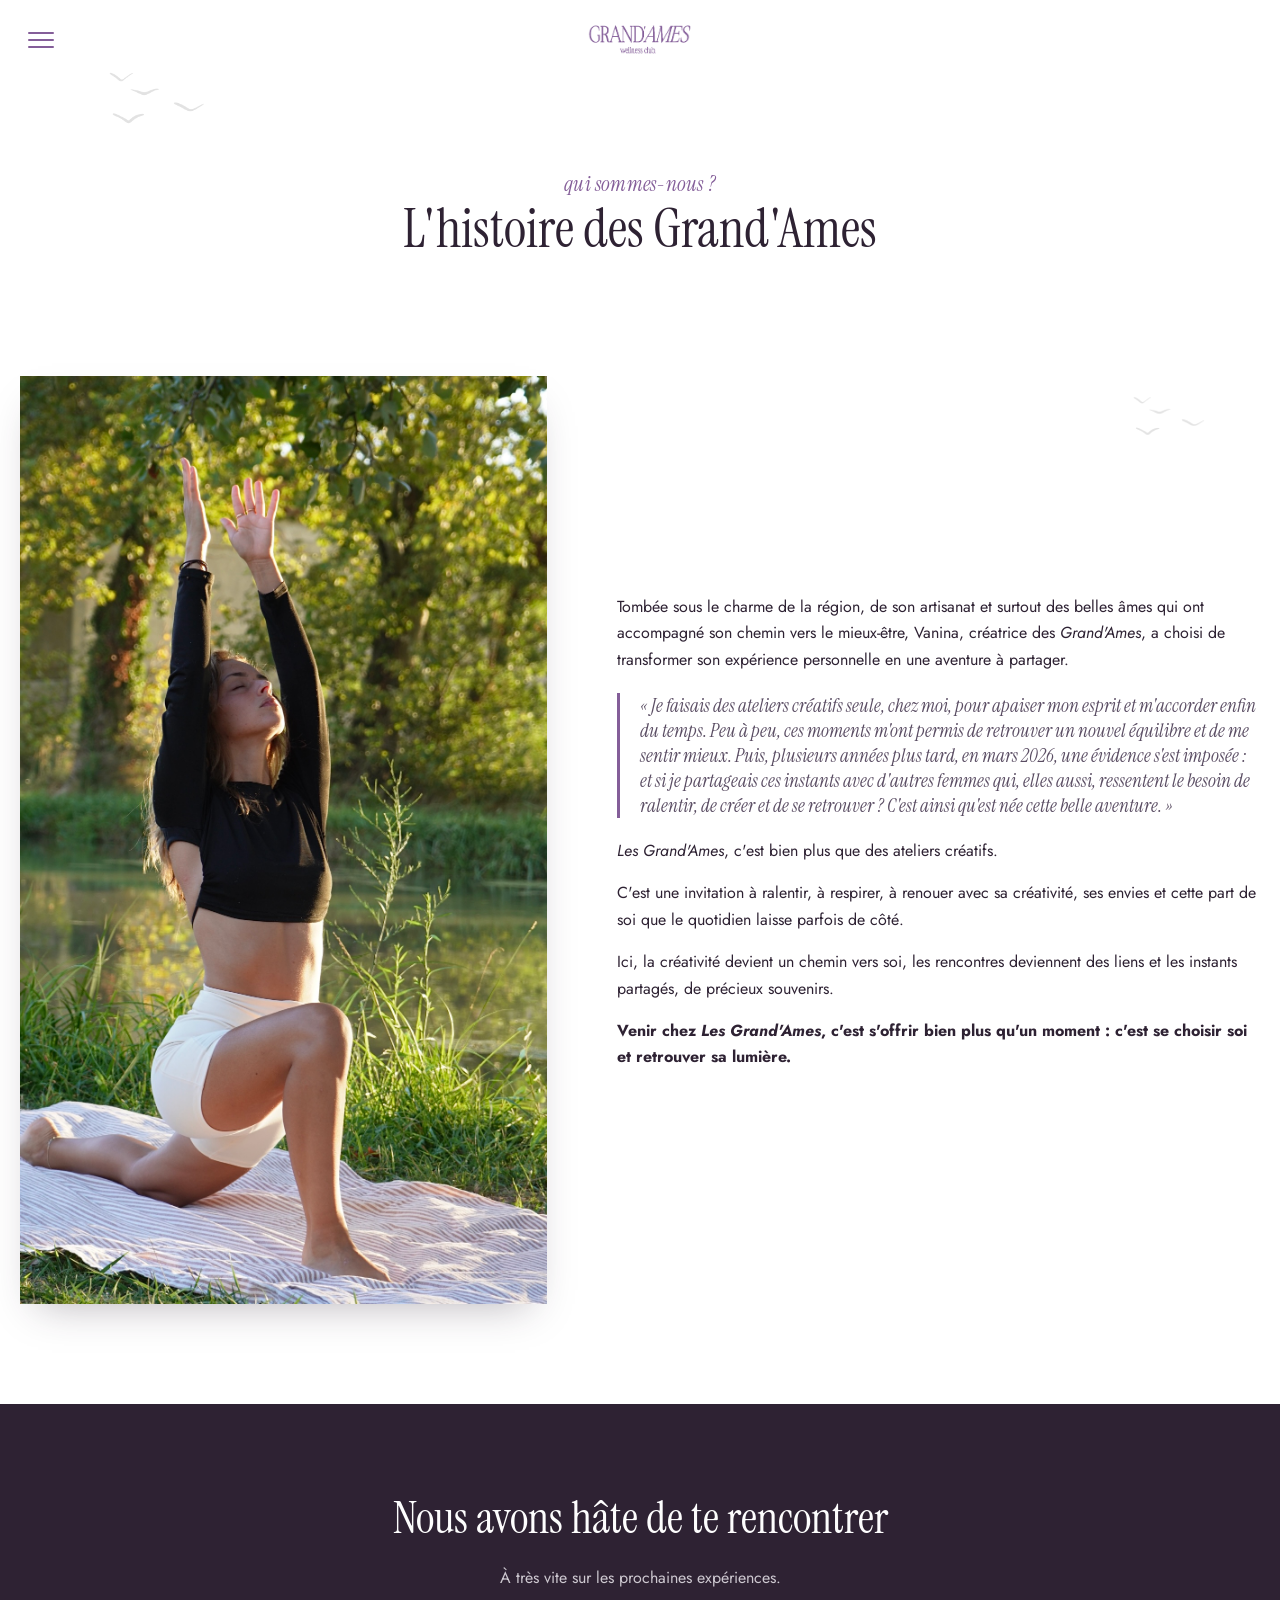
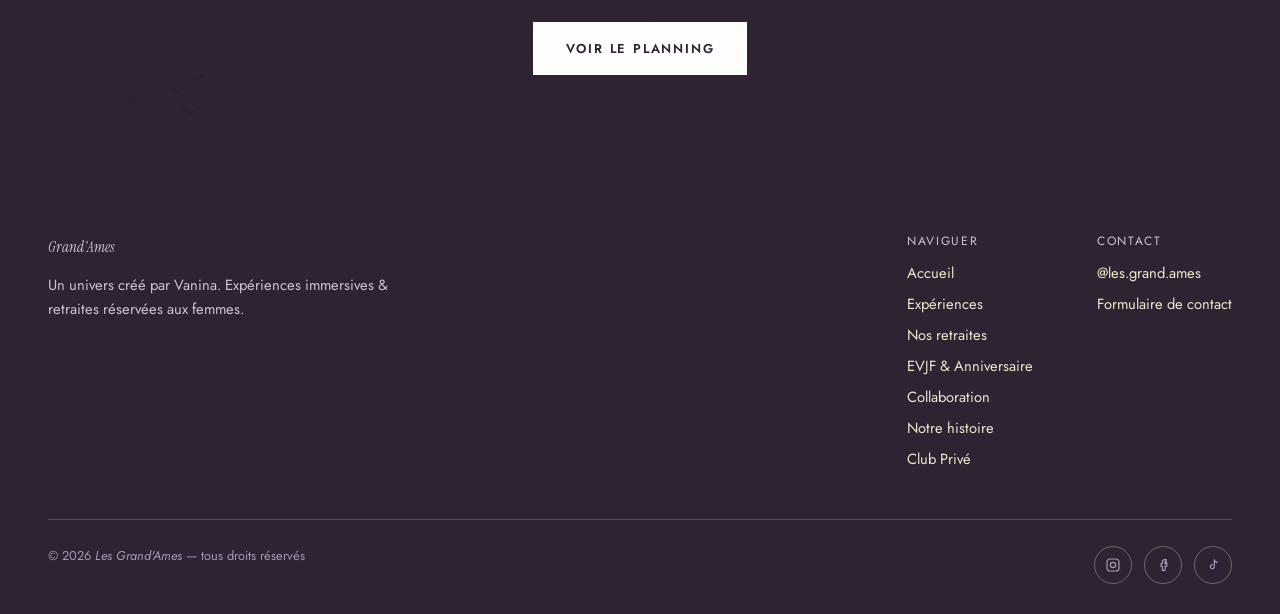
==== commit 4946aa52: "Remplace Fraunces par Instrument Serif (titres + accents script) Instrument Serif ne propose qu'une " ====
--- a/apropos.html
+++ b/apropos.html
@@ -6,7 +6,7 @@
 <title>Notre histoire — Les Grand'Ames</title>
 <meta name="description" content="L'histoire de Vanina et des Grand'Ames : une envie simple, créer des espaces qui font du bien.">
 <link rel="icon" href="data:image/svg+xml,%3Csvg xmlns='http://www.w3.org/2000/svg' viewBox='0 0 100 100'%3E%3Ccircle cx='50' cy='50' r='46' fill='%23845E99'/%3E%3Ctext x='50' y='66' font-size='58' text-anchor='middle' fill='%23FFFFD9' font-family='Georgia,serif'%3EG%3C/text%3E%3C/svg%3E">
-<link rel="stylesheet" href="css/style.css?v=13">
+<link rel="stylesheet" href="css/style.css?v=16">
 </head>
 <body>
 
@@ -102,6 +102,6 @@
   </div>
 </footer>
 
-<script src="js/main.js?v=13"></script>
+<script src="js/main.js?v=16"></script>
 </body>
 </html>
--- a/css/style.css
+++ b/css/style.css
@@ -6,7 +6,7 @@
    The grid/quadrillage pegboard layout stays as before, just recolored.
    ========================================================= */
 
-@import url('https://fonts.googleapis.com/css2?family=Fraunces:ital,opsz,wght@0,9..144,400;0,9..144,500;0,9..144,600;0,9..144,700;1,9..144,400;1,9..144,500;1,9..144,600&family=Jost:wght@300;400;500;600;700&display=swap');
+@import url('https://fonts.googleapis.com/css2?family=Instrument+Serif:ital@0;1&family=Jost:wght@300;400;500;600;700&display=swap');
 
 :root{
   /* charte colors */
@@ -24,8 +24,8 @@
   --line:rgba(46,34,51,.14);
 
   /* type */
-  --font-display:'Fraunces', serif;
-  --font-script:'Fraunces', serif;
+  --font-display:'Instrument Serif', serif;
+  --font-script:'Instrument Serif', serif;
   --font-body:'Jost', sans-serif;
 
   /* fx */
@@ -60,7 +60,7 @@
 }
 a{color:inherit;text-decoration:none;}
 ul{margin:0;padding:0;list-style:none;}
-h1,h2,h3,h4{font-family:var(--font-display);margin:0 0 .5em;font-weight:600;line-height:1.08;color:var(--ink);}
+h1,h2,h3,h4{font-family:var(--font-display);margin:0 0 .5em;font-weight:400;line-height:1.08;color:var(--ink);}
 p{margin:0 0 1em;line-height:1.65;}
 .container{max-width:var(--container);margin:0 auto;padding:0 28px;}
 section{position:relative;}
@@ -239,10 +239,10 @@
    hero un-pins and the card swaps to sitting in normal flow at that exact same spot —
    both states use the same "centred on the boundary via translateY" trick so the
    hand-off is pixel-exact, no jump. */
-.intro{padding:0 24px 110px;text-align:center;position:relative;}
+.intro{padding:0 24px 20px;text-align:center;position:relative;}
 .intro-card{
   position:relative;z-index:2;
-  max-width:660px;margin:0 auto;
+  max-width:660px;margin:0 auto -210px;
   background:var(--white);
   padding:56px 50px;
   box-shadow:0 24px 60px -20px rgba(0,0,0,.3);
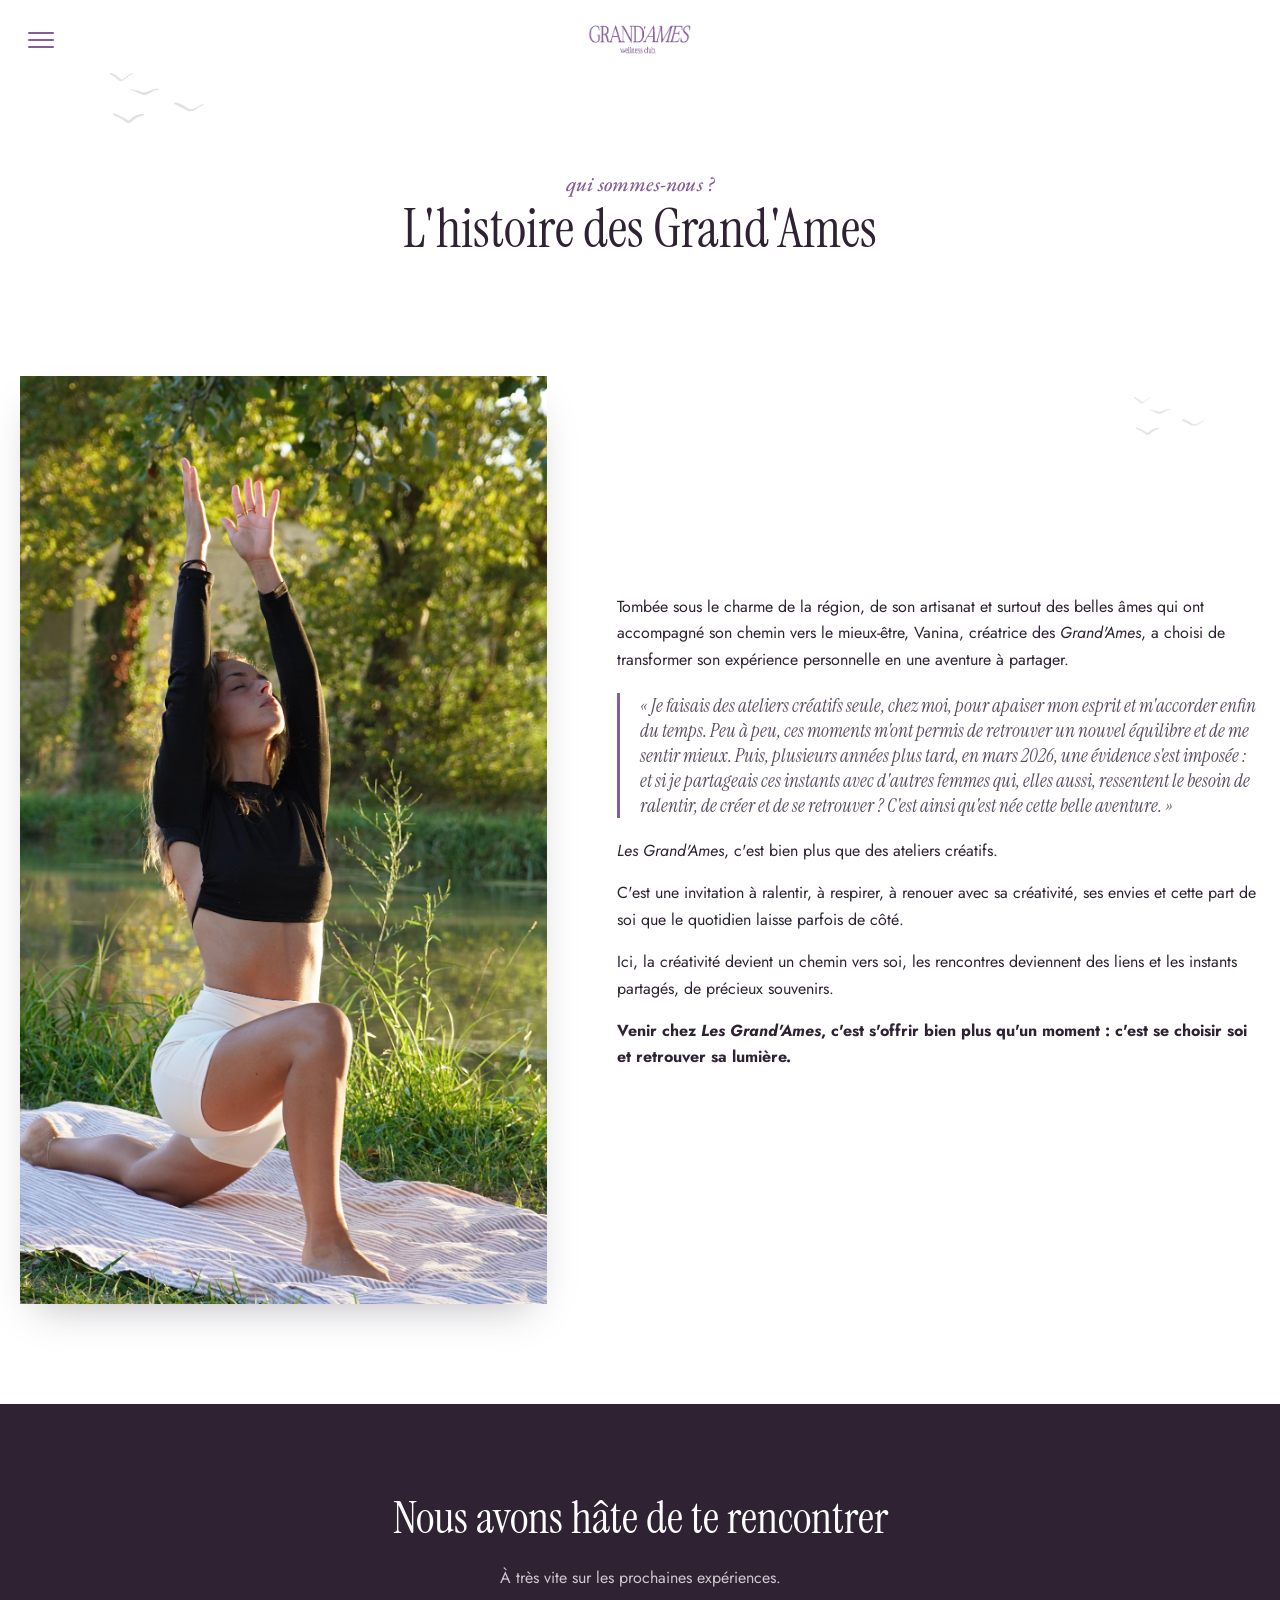
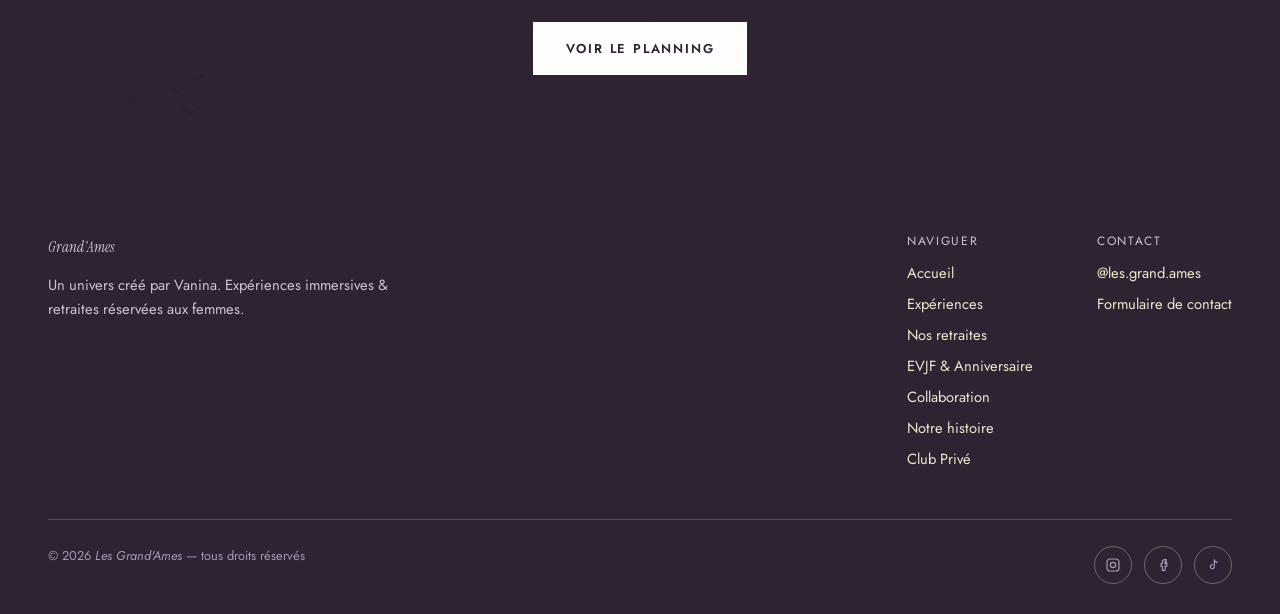
==== commit 487964b6: "Ajoute EB Garamond comme 3e police, dédiée aux eyebrows/sous-titres Système typographique à 3 police" ====
--- a/apropos.html
+++ b/apropos.html
@@ -6,7 +6,7 @@
 <title>Notre histoire — Les Grand'Ames</title>
 <meta name="description" content="L'histoire de Vanina et des Grand'Ames : une envie simple, créer des espaces qui font du bien.">
 <link rel="icon" href="data:image/svg+xml,%3Csvg xmlns='http://www.w3.org/2000/svg' viewBox='0 0 100 100'%3E%3Ccircle cx='50' cy='50' r='46' fill='%23845E99'/%3E%3Ctext x='50' y='66' font-size='58' text-anchor='middle' fill='%23FFFFD9' font-family='Georgia,serif'%3EG%3C/text%3E%3C/svg%3E">
-<link rel="stylesheet" href="css/style.css?v=16">
+<link rel="stylesheet" href="css/style.css?v=17">
 </head>
 <body>
 
@@ -102,6 +102,6 @@
   </div>
 </footer>
 
-<script src="js/main.js?v=16"></script>
+<script src="js/main.js?v=17"></script>
 </body>
 </html>
--- a/css/style.css
+++ b/css/style.css
@@ -6,7 +6,7 @@
    The grid/quadrillage pegboard layout stays as before, just recolored.
    ========================================================= */
 
-@import url('https://fonts.googleapis.com/css2?family=Instrument+Serif:ital@0;1&family=Jost:wght@300;400;500;600;700&display=swap');
+@import url('https://fonts.googleapis.com/css2?family=Instrument+Serif:ital@0;1&family=EB+Garamond:ital,wght@0,400;0,500;0,600;1,400;1,500;1,600&family=Jost:wght@300;400;500;600;700&display=swap');
 
 :root{
   /* charte colors */
@@ -26,6 +26,7 @@
   /* type */
   --font-display:'Instrument Serif', serif;
   --font-script:'Instrument Serif', serif;
+  --font-eyebrow:'EB Garamond', serif;
   --font-body:'Jost', sans-serif;
 
   /* fx */
@@ -108,8 +109,9 @@
 
 /* ---------- eyebrow / script accents ---------- */
 .eyebrow{
-  font-family:var(--font-script);
+  font-family:var(--font-eyebrow);
   font-style:italic;
+  font-weight:500;
   font-size:1.3rem;
   color:var(--violet-dark);
   display:inline-block;
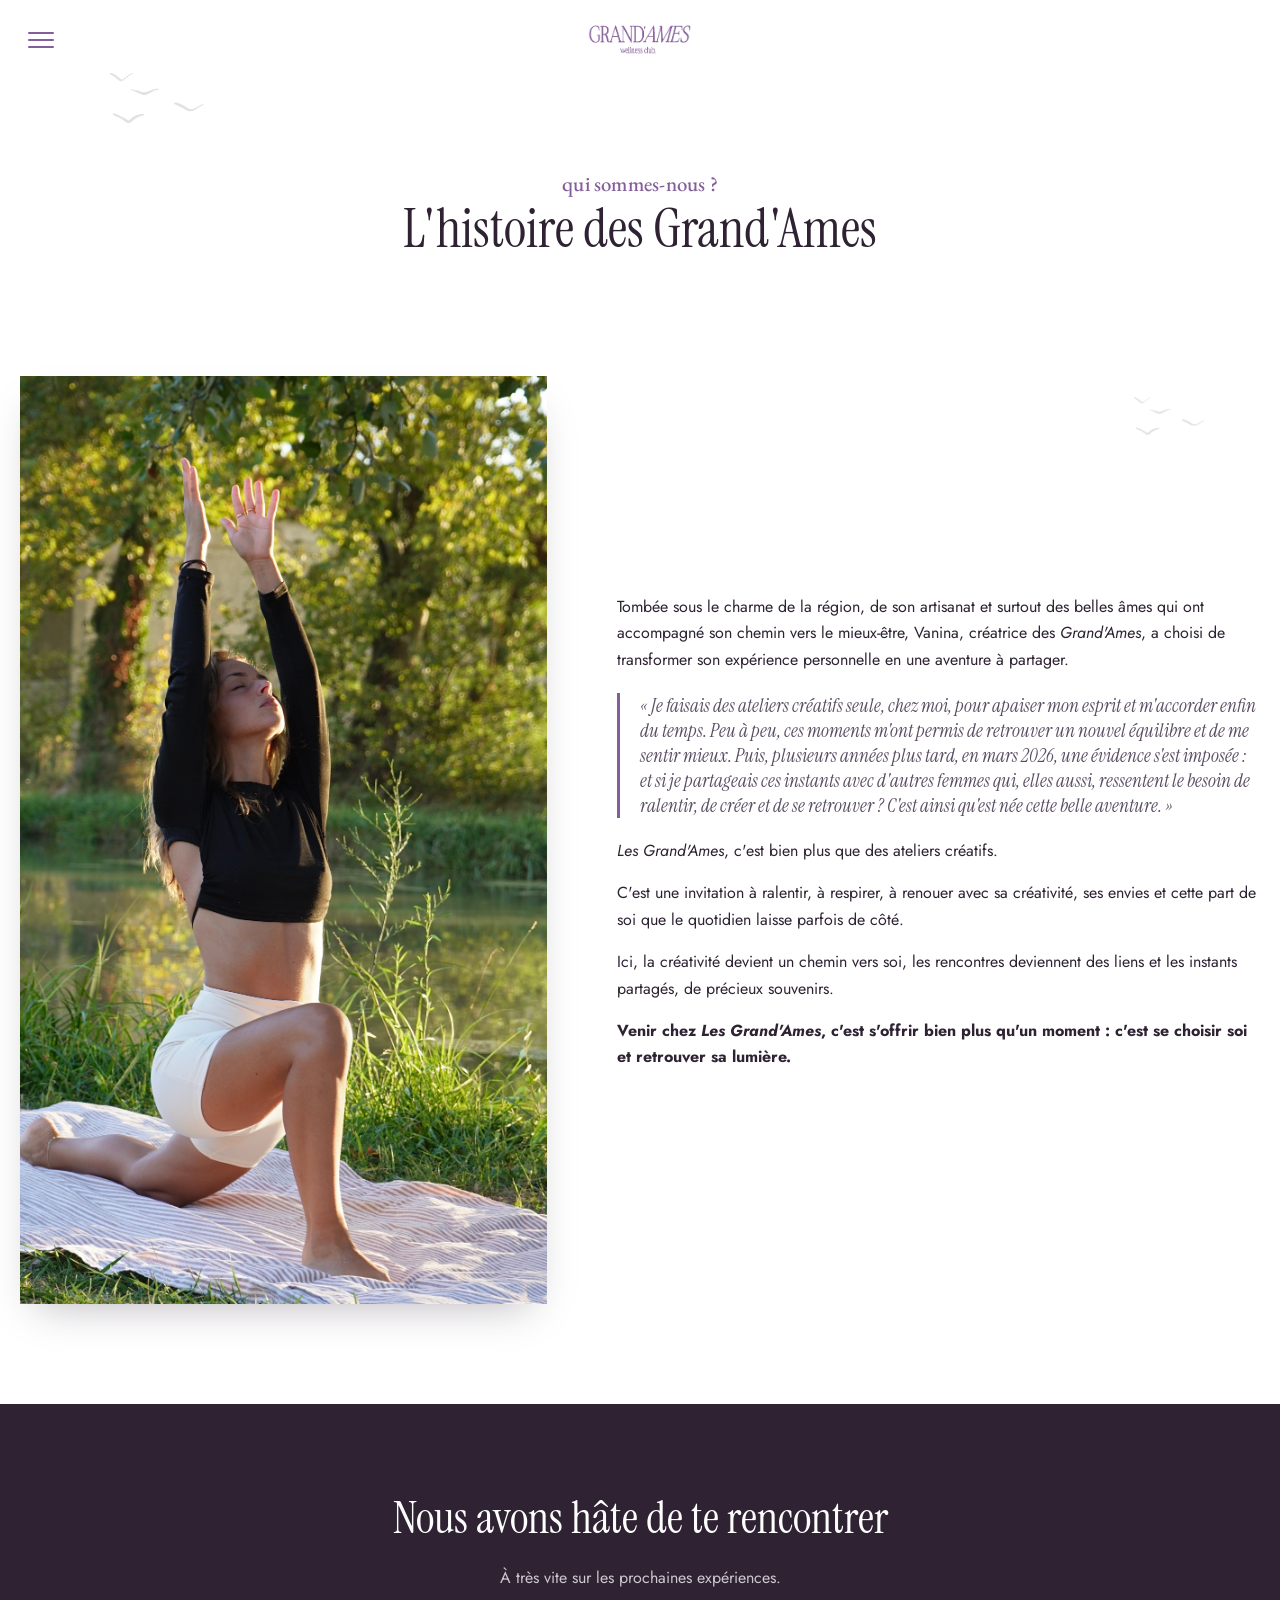
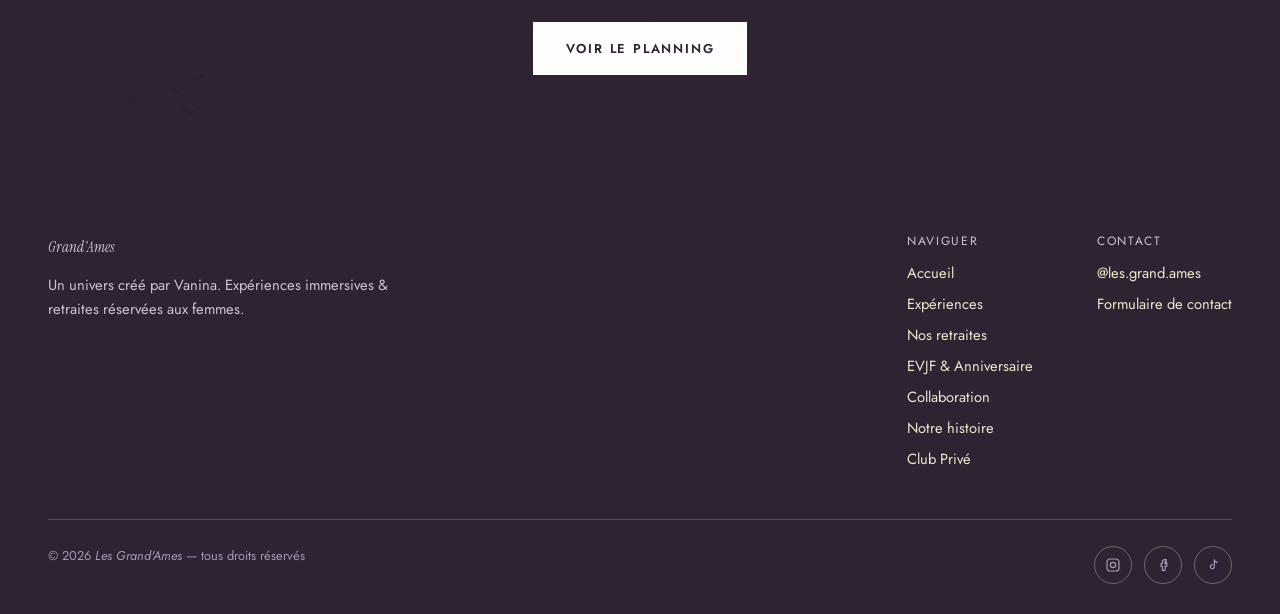
==== commit dcbf88c8: "Sous-titres en Garamond droit, plus en italique Retire font-style:italic sur .eyebrow ; allège aussi" ====
--- a/apropos.html
+++ b/apropos.html
@@ -6,7 +6,7 @@
 <title>Notre histoire — Les Grand'Ames</title>
 <meta name="description" content="L'histoire de Vanina et des Grand'Ames : une envie simple, créer des espaces qui font du bien.">
 <link rel="icon" href="data:image/svg+xml,%3Csvg xmlns='http://www.w3.org/2000/svg' viewBox='0 0 100 100'%3E%3Ccircle cx='50' cy='50' r='46' fill='%23845E99'/%3E%3Ctext x='50' y='66' font-size='58' text-anchor='middle' fill='%23FFFFD9' font-family='Georgia,serif'%3EG%3C/text%3E%3C/svg%3E">
-<link rel="stylesheet" href="css/style.css?v=17">
+<link rel="stylesheet" href="css/style.css?v=18">
 </head>
 <body>
 
@@ -102,6 +102,6 @@
   </div>
 </footer>
 
-<script src="js/main.js?v=17"></script>
+<script src="js/main.js?v=18"></script>
 </body>
 </html>
--- a/css/style.css
+++ b/css/style.css
@@ -6,7 +6,7 @@
    The grid/quadrillage pegboard layout stays as before, just recolored.
    ========================================================= */
 
-@import url('https://fonts.googleapis.com/css2?family=Instrument+Serif:ital@0;1&family=EB+Garamond:ital,wght@0,400;0,500;0,600;1,400;1,500;1,600&family=Jost:wght@300;400;500;600;700&display=swap');
+@import url('https://fonts.googleapis.com/css2?family=Instrument+Serif:ital@0;1&family=EB+Garamond:wght@400;500;600&family=Jost:wght@300;400;500;600;700&display=swap');
 
 :root{
   /* charte colors */
@@ -110,7 +110,7 @@
 /* ---------- eyebrow / script accents ---------- */
 .eyebrow{
   font-family:var(--font-eyebrow);
-  font-style:italic;
+  font-style:normal;
   font-weight:500;
   font-size:1.3rem;
   color:var(--violet-dark);
